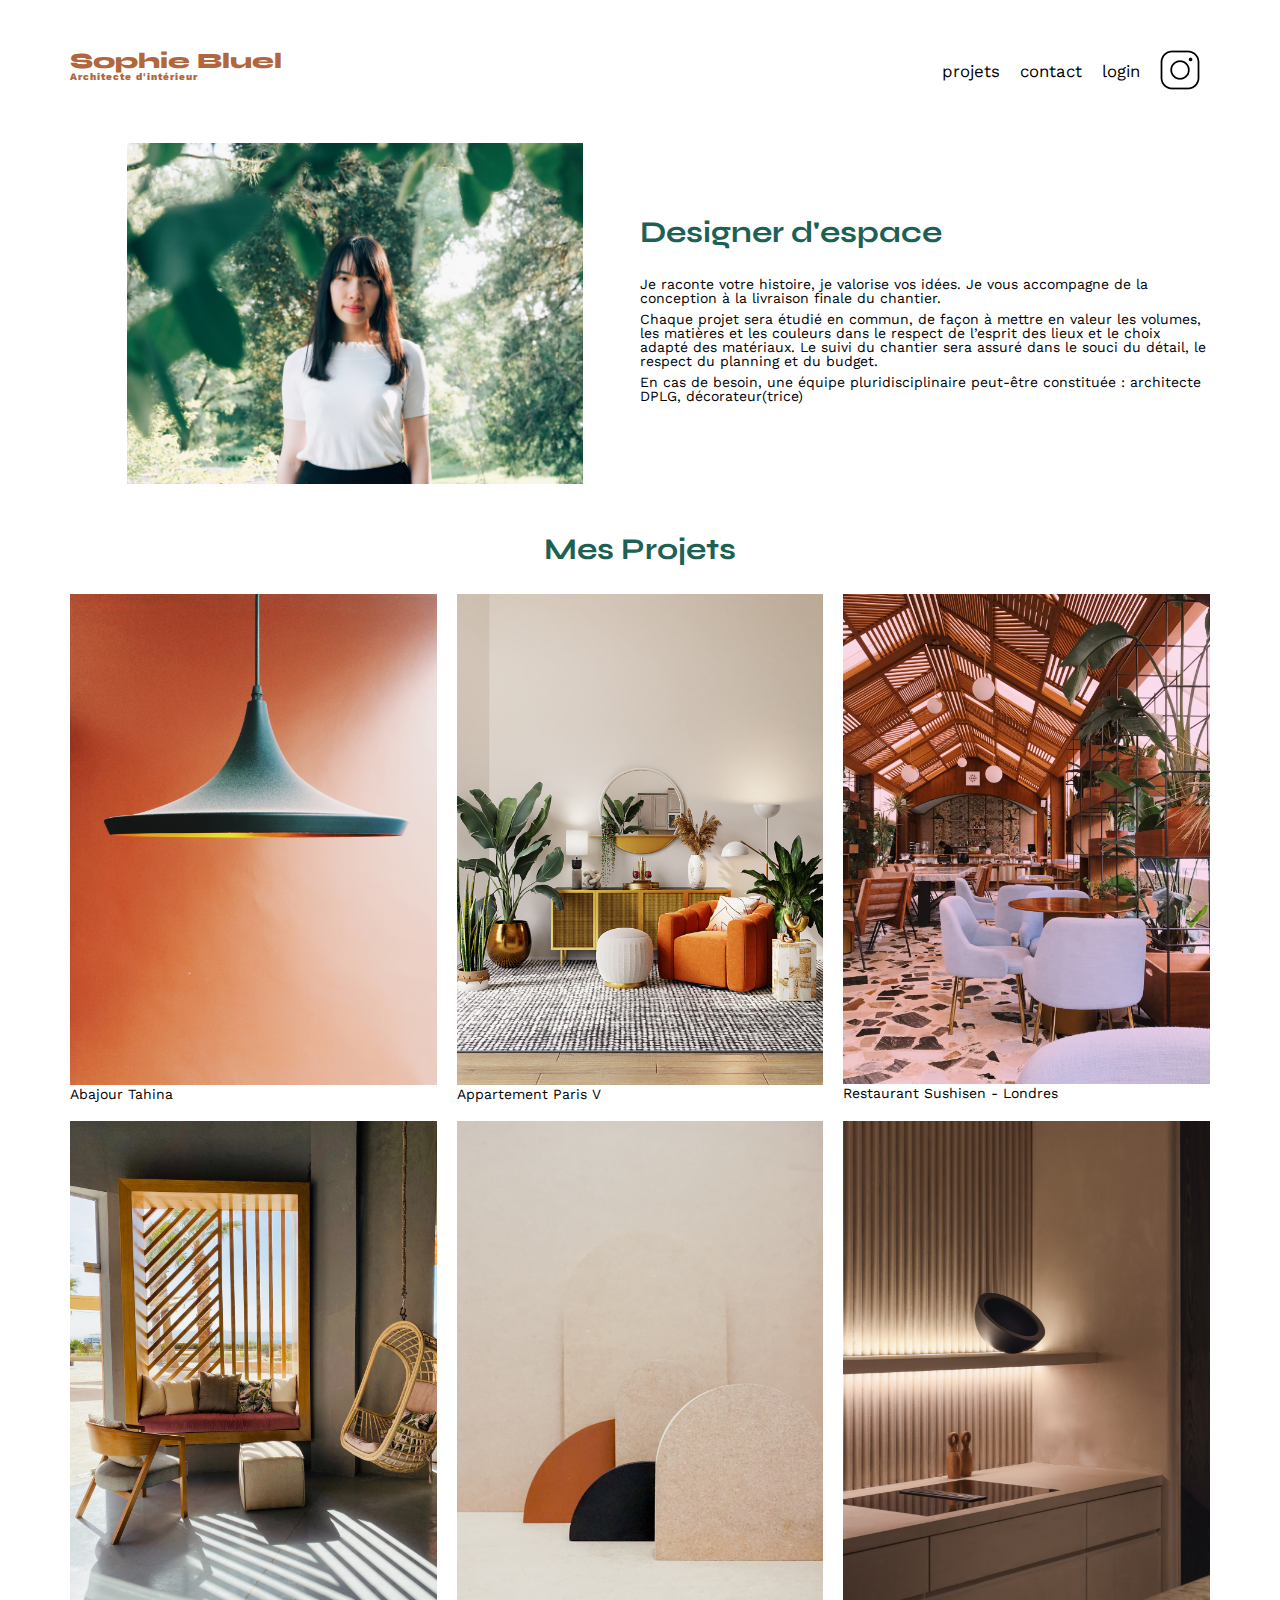
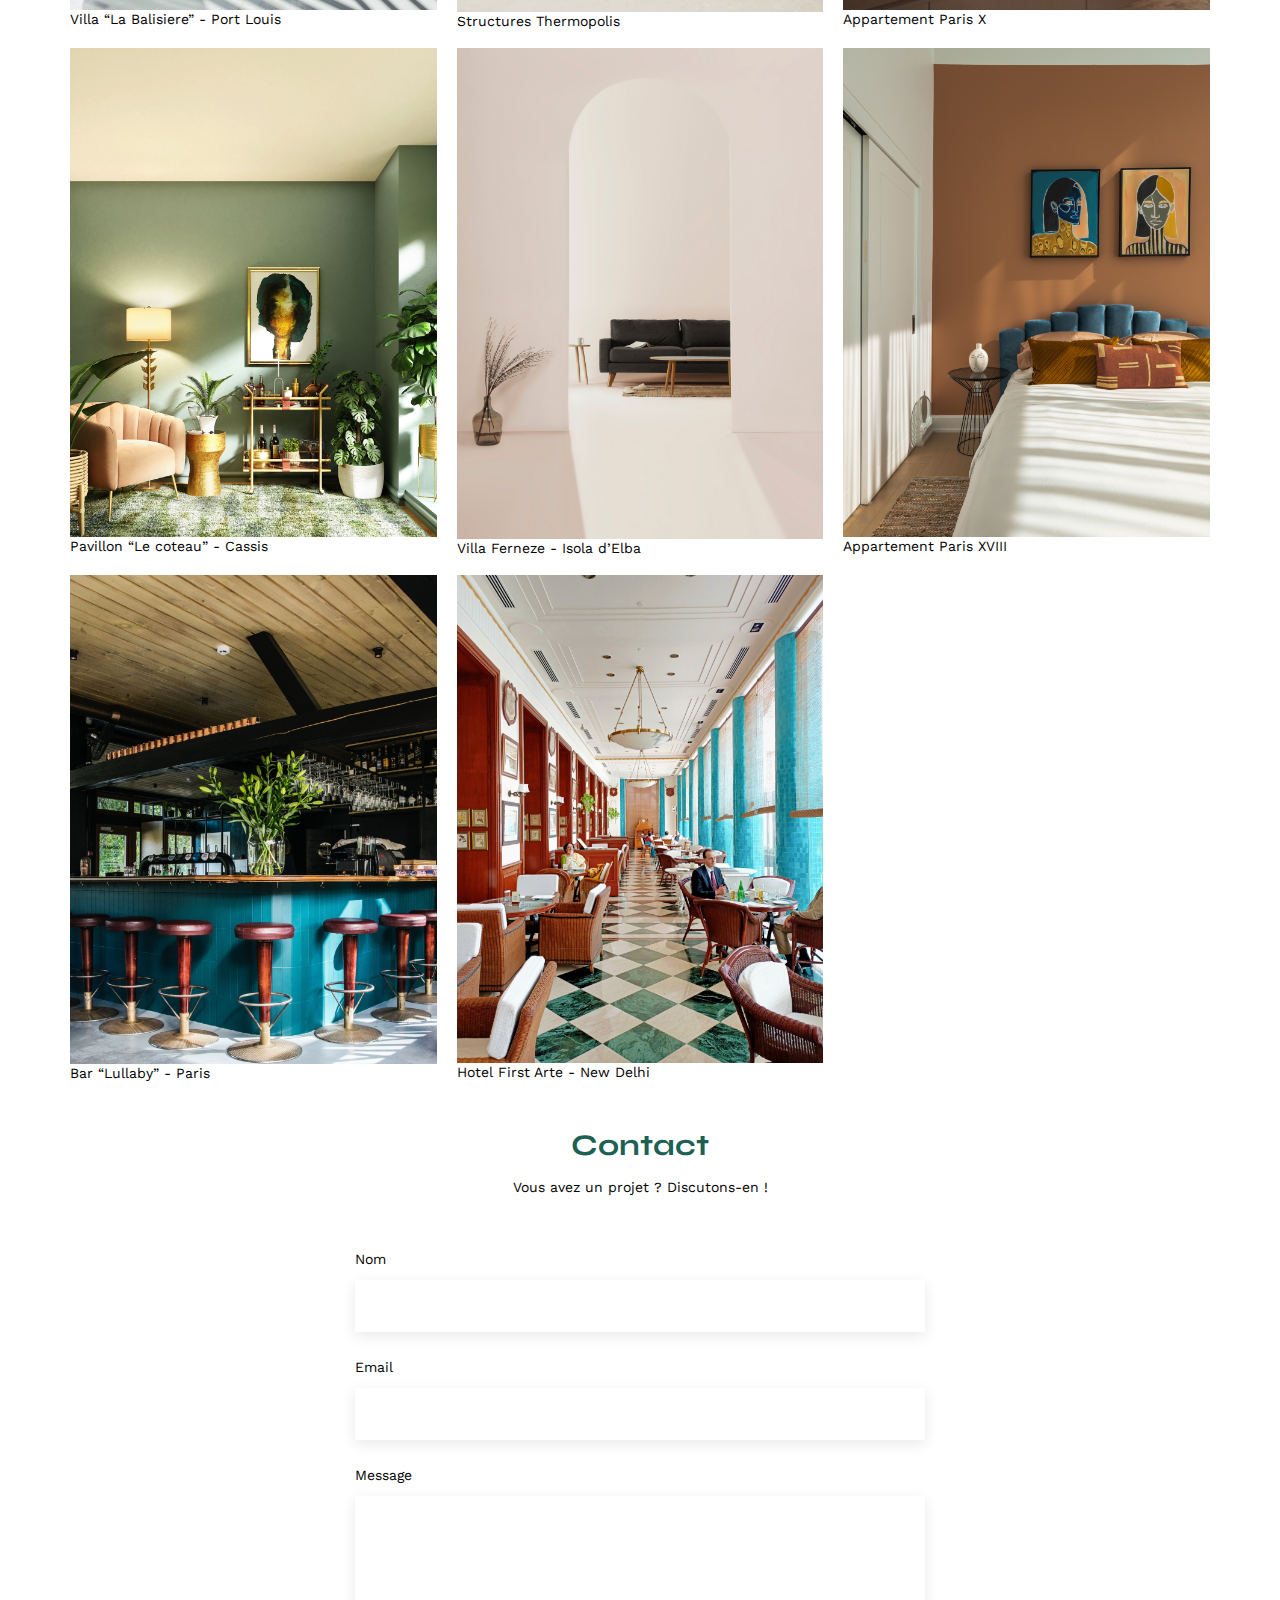
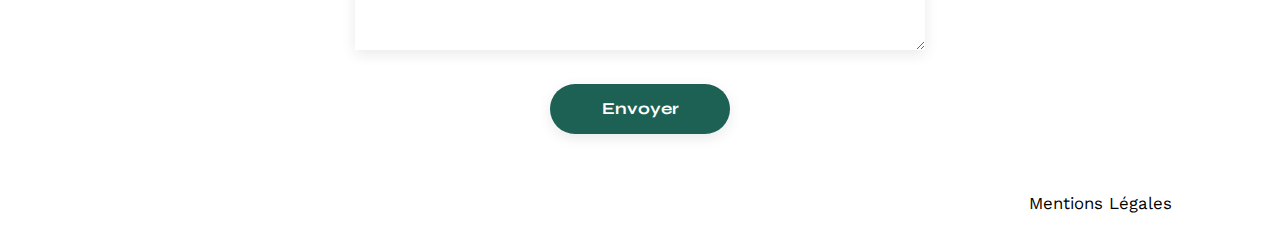
==== FrontEnd/index.html @ 22b3ae7c "first commit" ====
<!DOCTYPE html>
<html lang="fr">
<head>
	<meta charset="UTF-8">
	<title>Sophie Bluel - Architecte d'intérieur</title>
	<meta name="viewport" content="width=device-width, initial-scale=1.0">
	<link rel="preconnect" href="https://fonts.googleapis.com">
	<link rel="preconnect" href="https://fonts.gstatic.com" crossorigin>
	<link href="https://fonts.googleapis.com/css2?family=Syne:wght@700;800&family=Work+Sans&display=swap" rel="stylesheet">
	<meta name="description" content="">
	<link rel="stylesheet" href="./assets/style.css">
</head>
<body>
<header>
	<h1>Sophie Bluel <span>Architecte d'intérieur</span></h1>
	<nav>
		<ul>
			<li>projets</li>
			<li>contact</li>
			<li>login</li>
			<li><img src="./assets/icons/instagram.png" alt="Instagram"></li>
		</ul>
	</nav>
</header>
<main>
	<section id="introduction">
		<figure>
			<img src="./assets/images/sophie-bluel.png" alt="">
		</figure>
		<article>
			<h2>Designer d'espace</h2>
			<p>Je raconte votre histoire, je valorise vos idées. Je vous accompagne de la conception à la livraison finale du chantier.</p>
			<p>Chaque projet sera étudié en commun, de façon à mettre en valeur les volumes, les matières et les couleurs dans le respect de l’esprit des lieux et le choix adapté des matériaux. Le suivi du chantier sera assuré dans le souci du détail, le respect du planning et du budget.</p>
			<p>En cas de besoin, une équipe pluridisciplinaire peut-être constituée : architecte DPLG, décorateur(trice)</p>
		</article>
	</section>
	<section id="portfolio">
		<h2>Mes Projets</h2>
		<div class="gallery">
			<figure>
				<img src="assets/images/abajour-tahina.png" alt="Abajour Tahina">
				<figcaption>Abajour Tahina</figcaption>
			</figure>
			<figure>
				<img src="assets/images/appartement-paris-v.png" alt="Appartement Paris V">
				<figcaption>Appartement Paris V</figcaption>
			</figure>
			<figure>
				<img src="assets/images/restaurant-sushisen-londres.png" alt="Restaurant Sushisen - Londres">
				<figcaption>Restaurant Sushisen - Londres</figcaption>
			</figure>
			<figure>
				<img src="assets/images/la-balisiere.png" alt="Villa “La Balisiere” - Port Louis">
				<figcaption>Villa “La Balisiere” - Port Louis</figcaption>
			</figure>
			<figure>
				<img src="assets/images/structures-thermopolis.png" alt="Structures Thermopolis">
				<figcaption>Structures Thermopolis</figcaption>
			</figure>
			<figure>
				<img src="assets/images/appartement-paris-x.png" alt="Appartement Paris X">
				<figcaption>Appartement Paris X</figcaption>
			</figure>
			<figure>
				<img src="assets/images/le-coteau-cassis.png" alt="Pavillon “Le coteau” - Cassis">
				<figcaption>Pavillon “Le coteau” - Cassis</figcaption>
			</figure>
			<figure>
				<img src="assets/images/villa-ferneze.png" alt="Villa Ferneze - Isola d’Elba">
				<figcaption>Villa Ferneze - Isola d’Elba</figcaption>
			</figure>
			<figure>
				<img src="assets/images/appartement-paris-xviii.png" alt="Appartement Paris XVIII">
				<figcaption>Appartement Paris XVIII</figcaption>
			</figure>
			<figure>
				<img src="assets/images/bar-lullaby-paris.png" alt="Bar “Lullaby” - Paris">
				<figcaption>Bar “Lullaby” - Paris</figcaption>
			</figure>
			<figure>
				<img src="assets/images/hotel-first-arte-new-delhi.png" alt="Hotel First Arte - New Delhi">
				<figcaption>Hotel First Arte - New Delhi</figcaption>
			</figure>
		</div>
	</section>
	<section id="contact">
		<h2>Contact</h2>
		<p>Vous avez un projet ? Discutons-en !</p>
		<form action="#" method="post">
			<label for="name">Nom</label>
			<input type="text" name="name" id="name">
			<label for="email">Email</label>
			<input type="email" name="email" id="email">
			<label for="message">Message</label>
			<textarea name="message" id="message" cols="30" rows="10"></textarea>
			<input type="submit" value="Envoyer">
		</form>
	</section>
</main>

<footer>
	<nav>
		<ul>
			<li>Mentions Légales</li>
		</ul>
	</nav>
</footer>
</body>
</html>
---- FrontEnd/assets/style.css ----
/* http://meyerweb.com/eric/tools/css/reset/
   v2.0 | 20110126
   License: none (public domain)
*/

html, body, div, span, applet, object, iframe,
h1, h2, h3, h4, h5, h6, p, blockquote, pre,
a, abbr, acronym, address, big, cite, code,
del, dfn, em, img, ins, kbd, q, s, samp,
small, strike, strong, sub, sup, tt, var,
b, u, i, center,
dl, dt, dd, ol, ul, li,
fieldset, form, label, legend,
table, caption, tbody, tfoot, thead, tr, th, td,
article, aside, canvas, details, embed,
figure, figcaption, footer, header, hgroup,
menu, nav, output, ruby, section, summary,
time, mark, audio, video {
	margin: 0;
	padding: 0;
	border: 0;
	font-size: 100%;
	font: inherit;
	vertical-align: baseline;
}
/* HTML5 display-role reset for older browsers */
article, aside, details, figcaption, figure,
footer, header, hgroup, menu, nav, section {
	display: block;
}
body {
	line-height: 1;
}
ol, ul {
	list-style: none;
}
blockquote, q {
	quotes: none;
}
blockquote:before, blockquote:after,
q:before, q:after {
	content: '';
	content: none;
}
table {
	border-collapse: collapse;
	border-spacing: 0;
}
/** end reset css**/
body {
	max-width: 1140px;
	margin:auto;
	font-family: 'Work Sans' ;
	font-size: 14px;
}
header {
	display: flex;
	justify-content: space-between;
	margin: 50px 0
}
section {
	margin: 50px 0
}

h1{
	display: flex;
	flex-direction: column;
	font-family: 'Syne';
	font-size: 22px;
	font-weight: 800;
	color: #B1663C
}

h1 > span {
	font-family: 'Work Sans';
	font-size:10px;
	letter-spacing: 0.1em;
;
}

h2{
	font-family: 'Syne';
	font-weight: 700;
	font-size: 30px;
	color: #1D6154
}
nav ul {
	display: flex;
	align-items: center;
	list-style-type: none;

}
nav li {
	padding: 0 10px;
	font-size: 1.2em;
}

li:hover {
	color: #B1663C;
}
#introduction {
	display: flex;
	align-items: center;
}
#introduction figure {
	flex: 1
}
#introduction img {
	display: block;
	margin: auto;
	width: 80%;
}

#introduction article {
	flex: 1
}
#introduction h2 {
	margin-bottom: 1em;
}

#introduction p {
	margin-bottom: 0.5em;
}
#portfolio h2 {
	text-align: center;
	margin-bottom: 1em;
}
.gallery {
	width: 100%;
	display: grid;
	grid-template-columns: 1fr 1fr 1fr;
	grid-column-gap: 20px;
	grid-row-gap: 20px;
}

.gallery img {
	width: 100%;

}
#contact {
	width: 50%;
margin: auto;
}
#contact > * {
	text-align: center;

}
#contact h2{
	margin-bottom: 20px;
}
#contact form {
	text-align: left;
	margin-top:30px;
	display: flex;
	flex-direction: column;
}

#contact input {
	height: 50px;
	font-size: 1.2em;
	border: none;
	box-shadow: 0px 4px 14px rgba(0, 0, 0, 0.09);
}
#contact label {
	margin: 2em 0 1em 0;
}
#contact textarea {
	border: none;
	box-shadow: 0px 4px 14px rgba(0, 0, 0, 0.09);
}

input[type="submit"]{
	font-family: 'Syne';
	font-weight: 700;
	color: white;
	background-color: #1D6154;
	margin : 2em auto ;
	width: 180px;
	text-align: center;
	border-radius: 60px ;
}

footer nav ul {
	display: flex;
	justify-content: flex-end;
	margin: 2em
}
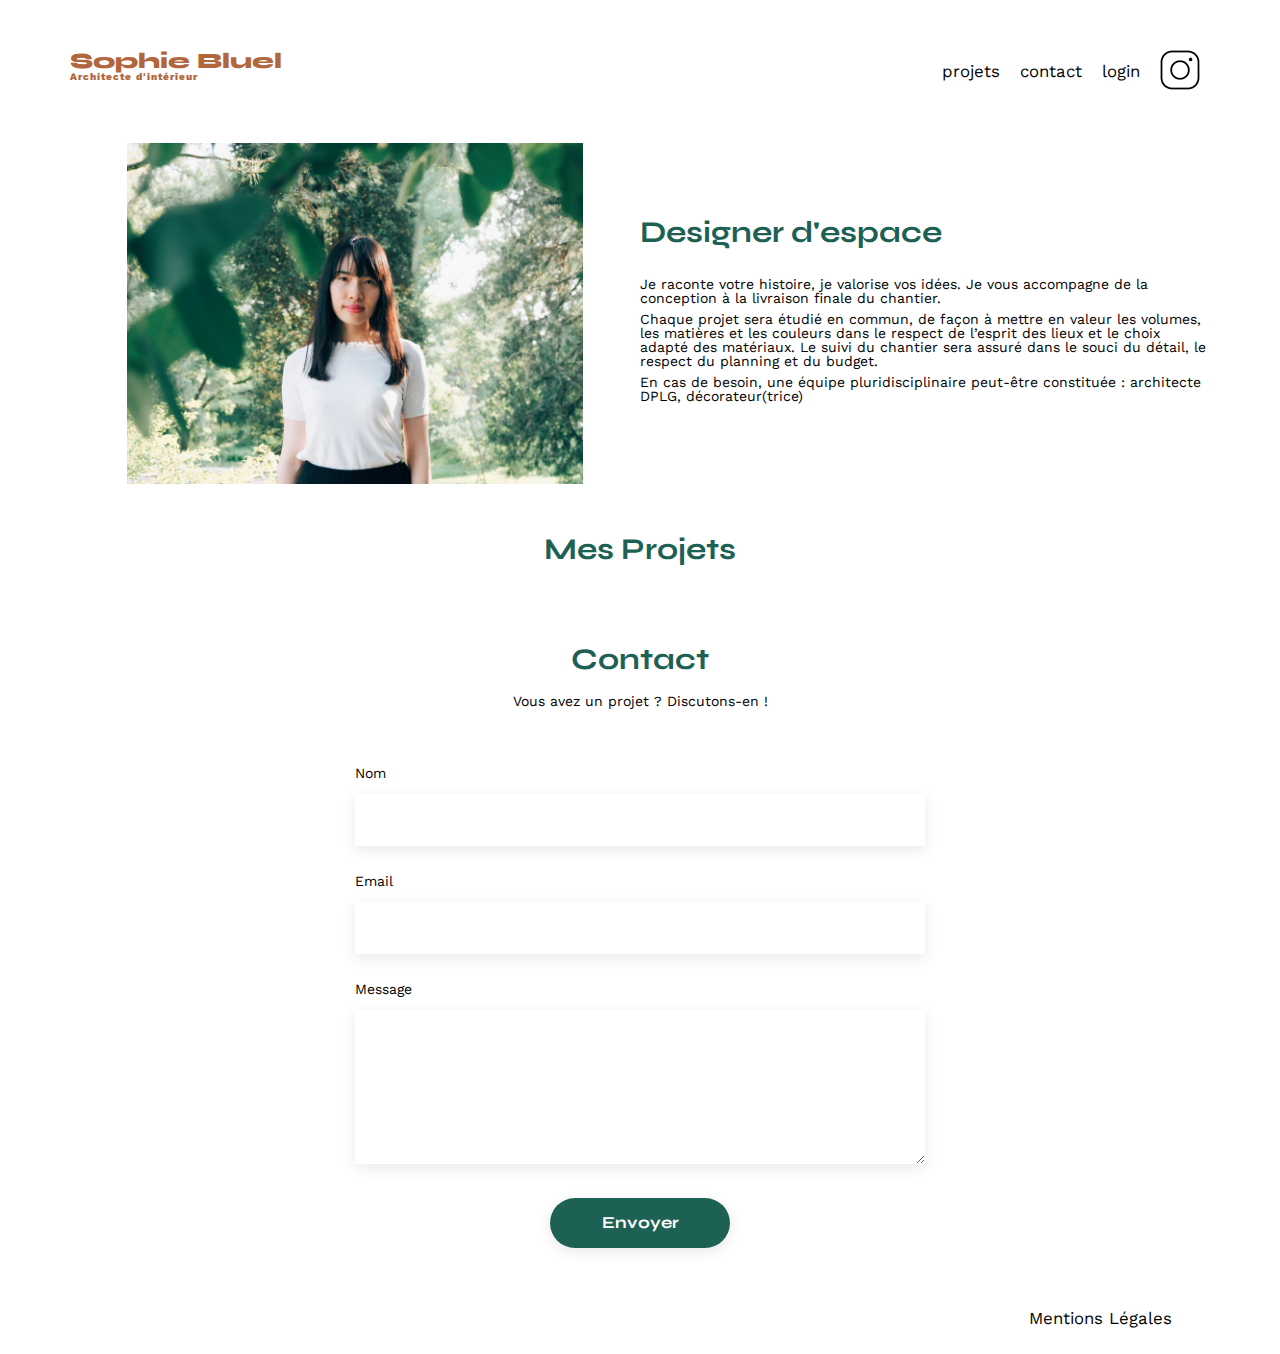
==== commit 36108afc: "Step 1" ====
--- a/FrontEnd/index.html
+++ b/FrontEnd/index.html
@@ -9,6 +9,7 @@
 	<link href="https://fonts.googleapis.com/css2?family=Syne:wght@700;800&family=Work+Sans&display=swap" rel="stylesheet">
 	<meta name="description" content="">
 	<link rel="stylesheet" href="./assets/style.css">
+	<script src ="./script.js" defer></script>
 </head>
 <body>
 <header>
@@ -37,50 +38,11 @@
 	<section id="portfolio">
 		<h2>Mes Projets</h2>
 		<div class="gallery">
-			<figure>
+			<!--<figure>
 				<img src="assets/images/abajour-tahina.png" alt="Abajour Tahina">
 				<figcaption>Abajour Tahina</figcaption>
-			</figure>
-			<figure>
-				<img src="assets/images/appartement-paris-v.png" alt="Appartement Paris V">
-				<figcaption>Appartement Paris V</figcaption>
-			</figure>
-			<figure>
-				<img src="assets/images/restaurant-sushisen-londres.png" alt="Restaurant Sushisen - Londres">
-				<figcaption>Restaurant Sushisen - Londres</figcaption>
-			</figure>
-			<figure>
-				<img src="assets/images/la-balisiere.png" alt="Villa “La Balisiere” - Port Louis">
-				<figcaption>Villa “La Balisiere” - Port Louis</figcaption>
-			</figure>
-			<figure>
-				<img src="assets/images/structures-thermopolis.png" alt="Structures Thermopolis">
-				<figcaption>Structures Thermopolis</figcaption>
-			</figure>
-			<figure>
-				<img src="assets/images/appartement-paris-x.png" alt="Appartement Paris X">
-				<figcaption>Appartement Paris X</figcaption>
-			</figure>
-			<figure>
-				<img src="assets/images/le-coteau-cassis.png" alt="Pavillon “Le coteau” - Cassis">
-				<figcaption>Pavillon “Le coteau” - Cassis</figcaption>
-			</figure>
-			<figure>
-				<img src="assets/images/villa-ferneze.png" alt="Villa Ferneze - Isola d’Elba">
-				<figcaption>Villa Ferneze - Isola d’Elba</figcaption>
-			</figure>
-			<figure>
-				<img src="assets/images/appartement-paris-xviii.png" alt="Appartement Paris XVIII">
-				<figcaption>Appartement Paris XVIII</figcaption>
-			</figure>
-			<figure>
-				<img src="assets/images/bar-lullaby-paris.png" alt="Bar “Lullaby” - Paris">
-				<figcaption>Bar “Lullaby” - Paris</figcaption>
-			</figure>
-			<figure>
-				<img src="assets/images/hotel-first-arte-new-delhi.png" alt="Hotel First Arte - New Delhi">
-				<figcaption>Hotel First Arte - New Delhi</figcaption>
-			</figure>
+			</figure>-->
+			
 		</div>
 	</section>
 	<section id="contact">
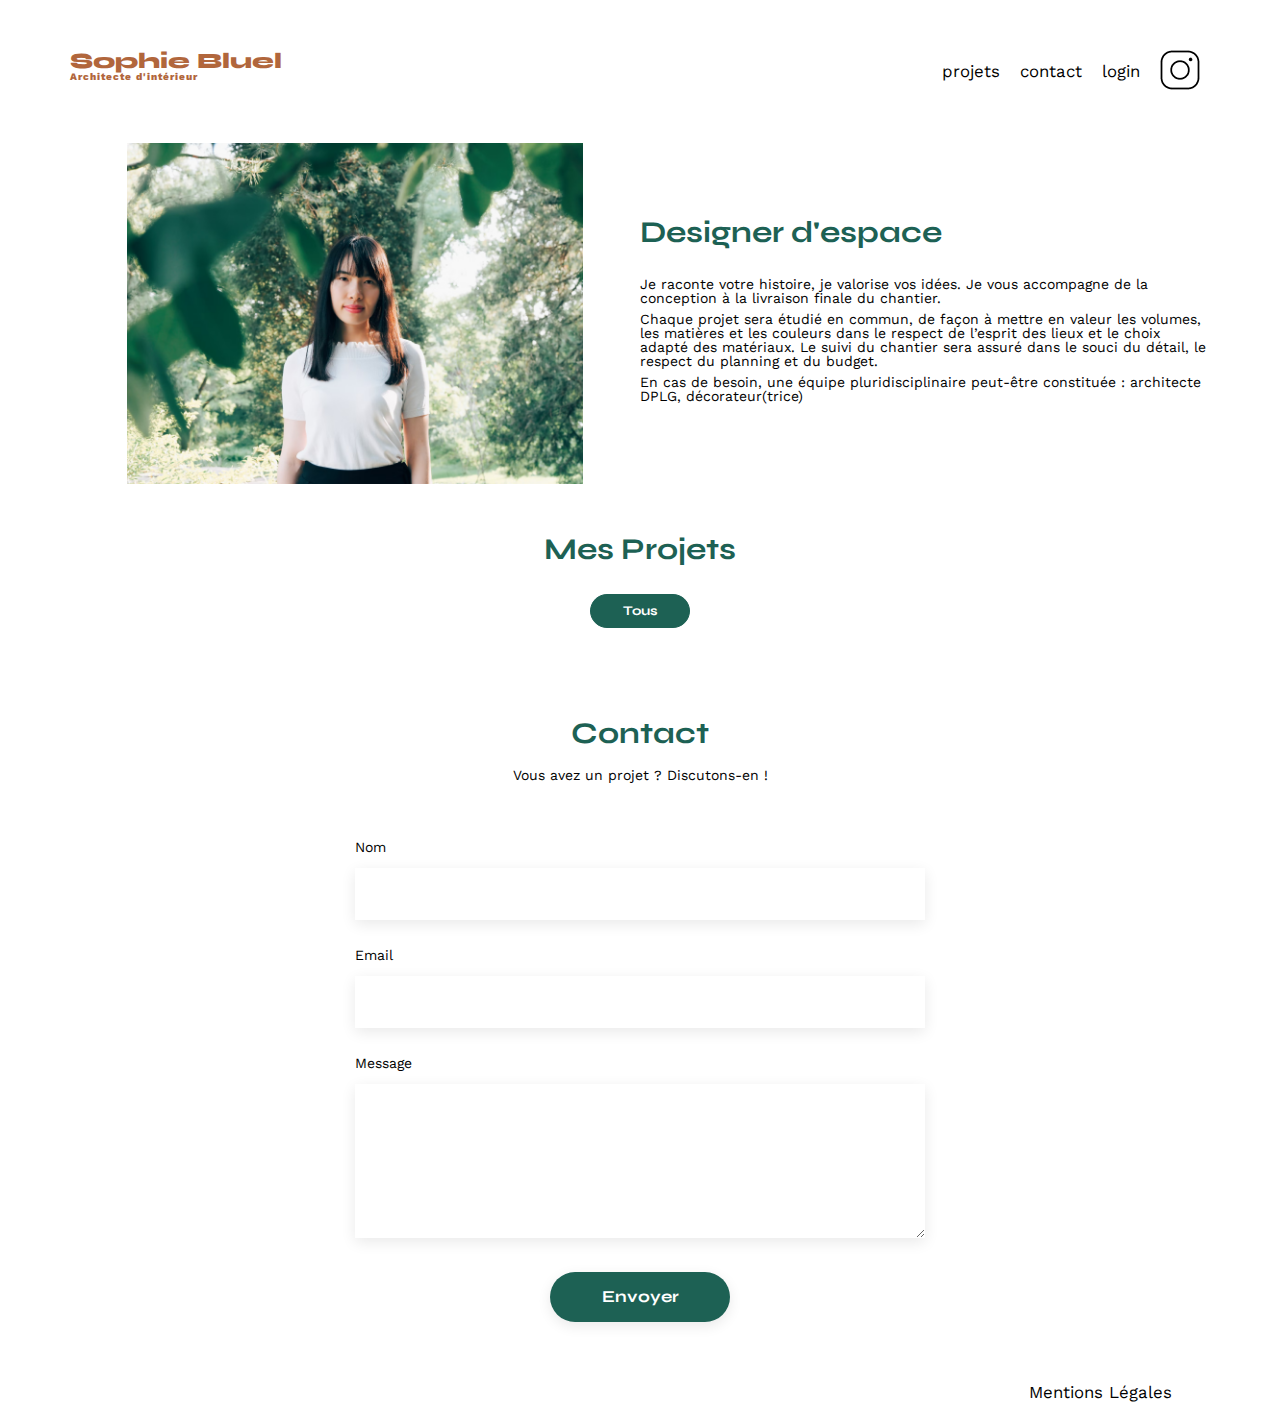
==== commit f5d0894f: "Update 11/11" ====
--- a/FrontEnd/index.html
+++ b/FrontEnd/index.html
@@ -37,12 +37,17 @@
 	</section>
 	<section id="portfolio">
 		<h2>Mes Projets</h2>
+
+		<div class="filters">
+			<button class="filterButton filterButtonActive">Tous</button>
+			
+		</div>
+
 		<div class="gallery">
 			<!--<figure>
 				<img src="assets/images/abajour-tahina.png" alt="Abajour Tahina">
 				<figcaption>Abajour Tahina</figcaption>
-			</figure>-->
-			
+			</figure>-->			
 		</div>
 	</section>
 	<section id="contact">
--- a/FrontEnd/assets/style.css
+++ b/FrontEnd/assets/style.css
@@ -125,6 +125,46 @@
 	text-align: center;
 	margin-bottom: 1em;
 }
+
+
+
+/**** section filtres ****/
+
+.filters {
+	display: flex;
+	justify-content: center;
+	gap: 10px;
+	margin-bottom: 40px;
+}
+
+.filterButton {
+	font-family: 'Syne';
+	font-weight: 700;
+	color: #1D6154;
+	background-color: white;
+	border: 1px solid;
+	border-color: #1D6154;
+	display: flex;
+	justify-content: center;
+	align-items: center;
+	padding: 8px;
+	border-radius: 60px ;
+	min-width: 100px;
+	cursor: pointer;
+	
+}
+
+.filterButton:hover {
+	color: white;
+	background-color: #1D6154;
+}
+
+.filterButtonActive {
+	color: white;
+	background-color: #1D6154;
+}
+
+
 .gallery {
 	width: 100%;
 	display: grid;
